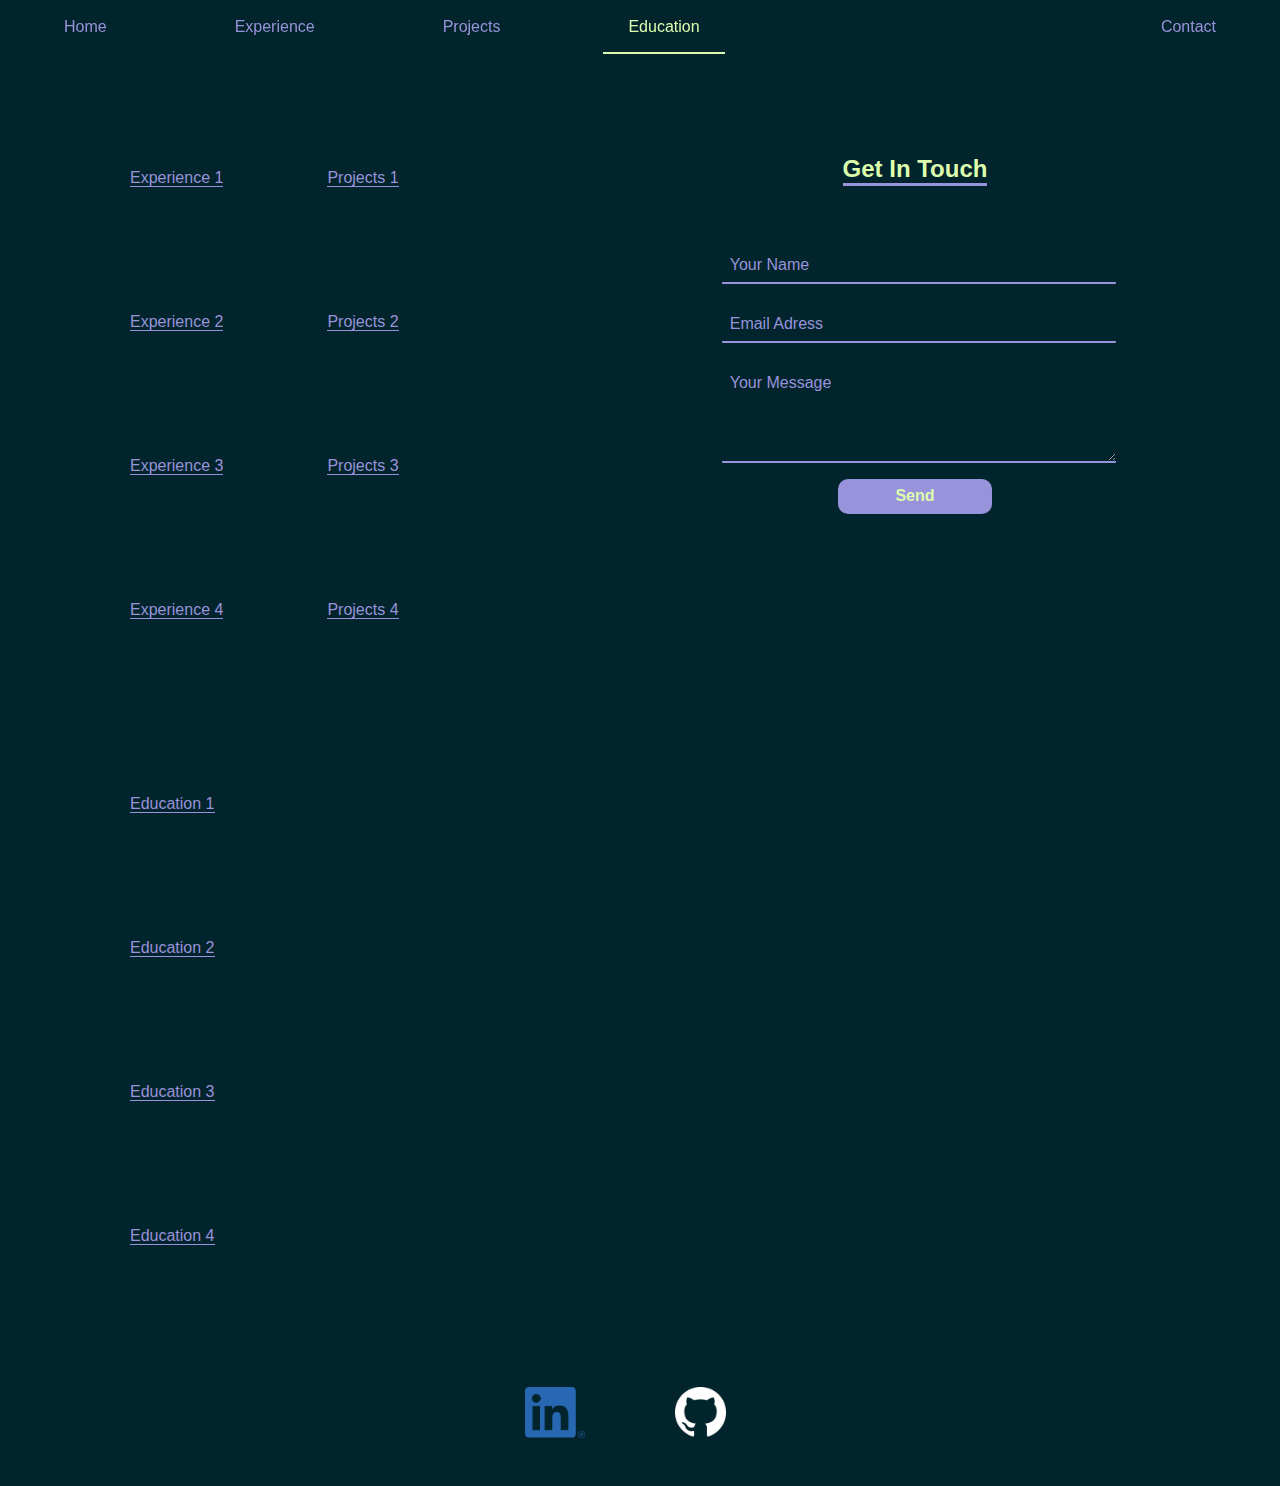
==== education.html @ 5ea99800 "added education page, and added a favicon for site" ====
<!DOCTYPE html>
<html lang="en">
    <head>
        <meta charset="utf-8"/>
        <meta name="viewport" content="width=device-width, initial-scale=1.0"/>
        <link href="CSS/home.css" rel="stylesheet" type="text/css">
        <title>Saksham Puri | Education</title>
    </head>
    <body>
        <header>
            <div class="header">
                <a href="index.html">Home</a>
                <a href="experience.html">Experience</a>
                <a href="#Projects">Projects</a>
                <a class="activePage"  href="#Education">Education</a>
                <div class="header-right">
                    <a href="#Contact">Contact</a>
                </div>
            </div> 
        </header>
        <footer>
            <div class="footer">
                <div class="form" id="Contact">
                    <div id="leftFooter">
                        <ul>
                            <li><a href="#">Experience 1</a></li>
                            <li><a>Experience 2</a></li>
                            <li><a>Experience 3</a></li>
                            <li><a>Experience 4</a></li>
                        </ul>
                        <ul>
                            <li><a>Projects 1</a></li>
                            <li><a>Projects 2</a></li>
                            <li><a>Projects 3</a></li>
                            <li><a>Projects 4</a></li>
                        </ul>
                        <ul>
                            <li><a>Education 1</a></li>
                            <li><a>Education 2</a></li>
                            <li><a>Education 3</a></li>
                            <li><a>Education 4</a></li>
                        </ul>
                    </div>
                    <div id="rightFooter">
                        <h2>Get In Touch</h2>
                        <form>
                            <input class="input" type="text" name="name" placeholder="Your Name">
                            <input class="input" type="text" name="email" placeholder="Email Adress">
                            <textarea id="messageArea" class="input" name="message" placeholder="Your Message"></textarea>
                            <button class="button" type="button">Send</button>
                        </form>
                    </div>
                </div>
            </div>
            <div id="midFooter">
                <a target="_blank" href="https://www.linkedin.com/in/saksham-puri-4acdbe"><img id="LIlogo" src="Images/LI-In-Bug.png"></a>
                <a target="_blank" href="https://www.github.com/saksham-p"><img id="GITlogo" src="Images/GitHub-Mark-Light-64px.png"></a>
            </div>
        </footer>
        <script src="JS/main.js"></script>
    </body>
</html>
---- CSS/home.css ----
*{
    scroll-behavior: smooth;
}
body {
    margin: 0;
    font-family: Arial, Helvetica, sans-serif;
    background-color: #02242c;
}
body::-webkit-scrollbar {
    width: 12px;
}
body::-webkit-scrollbar-thumb {
    background-color: #9893da;
}
body::-webkit-scrollbar-thumb:hover {
    background-color: #7673a5;
}
.header {
    overflow: hidden;
    background-color: #02242c77;
    width: 100%;
    position: fixed;
    z-index: 1;
    top: 0;
}
.header a {
    float: left;
    color: #9893da;
    text-align: center;
    padding: 1.5vh 2vw;
    margin: 0px 3vw;
    text-decoration: none;
    font-size: 16px;
    line-height: 25px;
    border-radius: 0px;
}
.header-right {
    float: right;
}
.header a.activePage {
    color: #ddfcad;
    border-bottom: 2px solid #ddfcad;
}
.header a:hover {
    background-color: #9893da52;
}
#mainPage {
    background-color: black;
    overflow: hidden;
    background-image: url("../Images/pattern1Cropped.jpg");
    background-size: 90%;
    width: 100%;
    height: 100vh;
}
#mainPage h3 {
    color: #9893da;
    margin-top: 2vh;
    width: max-content;
}
#mainPage h2 {
    color: #9893da;
    font-size: 30px;
    margin: 0;
}
#mainPage h1 {
    color: #ddfcad;
    margin: 0;
    font-size: 40px;
    border-bottom: 5px solid #9893da;
}
#left {
    float: left;
    width: 30%;
    height: 40vh;
    margin-top: 30vh;
    margin-bottom: 30vh;
    margin-left: 20%;
}
#left h2, h1{
    width: max-content;
    margin-top: 30%;
}
#interests{
    color: #ddfcad;
    position: relative;
    --dynamic-width: 0%;
}
#interests::before {
    content: "";
    position: absolute;
    left: 2px;
    bottom: -4px;
    height: 15px;
    width: var(--dynamic-width);
    border-bottom: 3px solid #9893da;
}
#right {
    float: right;
    max-width: 30%;
    margin-right: 20%;
    height: 40vh;
    margin-top: 30vh;
    margin-bottom: 30vh;
}
#profilePic {
    float: right;
    margin: 20px;
    min-width: 20%;
    max-width: 70%;
    height: auto;
    border-radius: 20px;
}
.footer {
    background-color: #02242c;
    height: 79vh;
}
.form {
    margin: 10vh;
}
.form h2, form {
    width: fit-content;
    margin-left: auto;
    margin-right: auto;
    color: #ddfcad;
}
.form h2 {
    border-bottom: 3px solid #9893da;
    margin-bottom: 10%;
}
#leftFooter {
    float: left;
    width: 50%;
    height: 100%;
    margin-top: 5vh;
}
#leftFooter ul {
    list-style: none;
    display: inline;
    float: left;
    margin: none;
}
#leftFooter li {
    margin-top: 2vh;
    margin-bottom: 14vh;
    padding-right: 5vw;
}
#leftFooter a {
    border-bottom: 1px solid #9893da;
    text-decoration: none;
    color: #9893da;
}
#rightFooter {
    float: right;
    width: 50%;
    margin-top: 5vh;
}
#rightFooter form {
    display: block;
}
.input {
    border: none;
    background-color: transparent;
    color: #9893da;
    padding-top: 4%;
    padding-bottom: 2%;
    padding-left: 2%;
    border-radius: 1px;
    margin-bottom: 4%;
    border-bottom: 2px solid #9893da;
    display: block;
    width: 30vw;
    font-size: 16px;
}
.input::placeholder {
    color: #9893da;
}
.input:focus {
    outline: #9893da;
    box-shadow: 0 0 4px 1px #9893da;
}
#messageArea {
    font-family: Arial, Helvetica, sans-serif;
    height: 80px;
    resize: vertical;
}
#messageArea::-webkit-scrollbar {
    width: 16px;
}
#messageArea::-webkit-scrollbar-thumb {
    background-color: #9893da;
}
#messageArea::-webkit-scrollbar-thumb:hover {
    background-color: #7673a5;
}
.button {
    background-color: #9893da;
    color: #ddfcad;
    border: none;
    border-radius: 10px;
    height: 35px;
    width: 40%;
    margin-left: auto;
    margin-right: auto;
    margin-left: 30%;
    font-size: 16px;
    font-weight: 700;
}
.button:hover {
    cursor: pointer;
    background-color: #7673a5;
}
.button:active {
    border: #ddfcad;
    box-shadow: 0 0 4px 1px #9893da;
}
#midFooter {
    height: 10vh;
    margin-bottom: 1vh;
    float: left;
}
#LIlogo {
    float: left;
    width: auto;
    height: 4vw;
    margin-left: 41vw;
    margin-right: 4vw;
}
#LIlogo:hover {
    filter:brightness(1.5)
}
#GITlogo {
    float: right;
    width: auto;
    height: 4vw;
    margin-right: 41vw;
    margin-left: 3vw;
}
#GITlogo:hover {
    filter: invert();
    border-radius: 4vw;
    box-shadow: 0 0 3px 2px #7673a5;
}
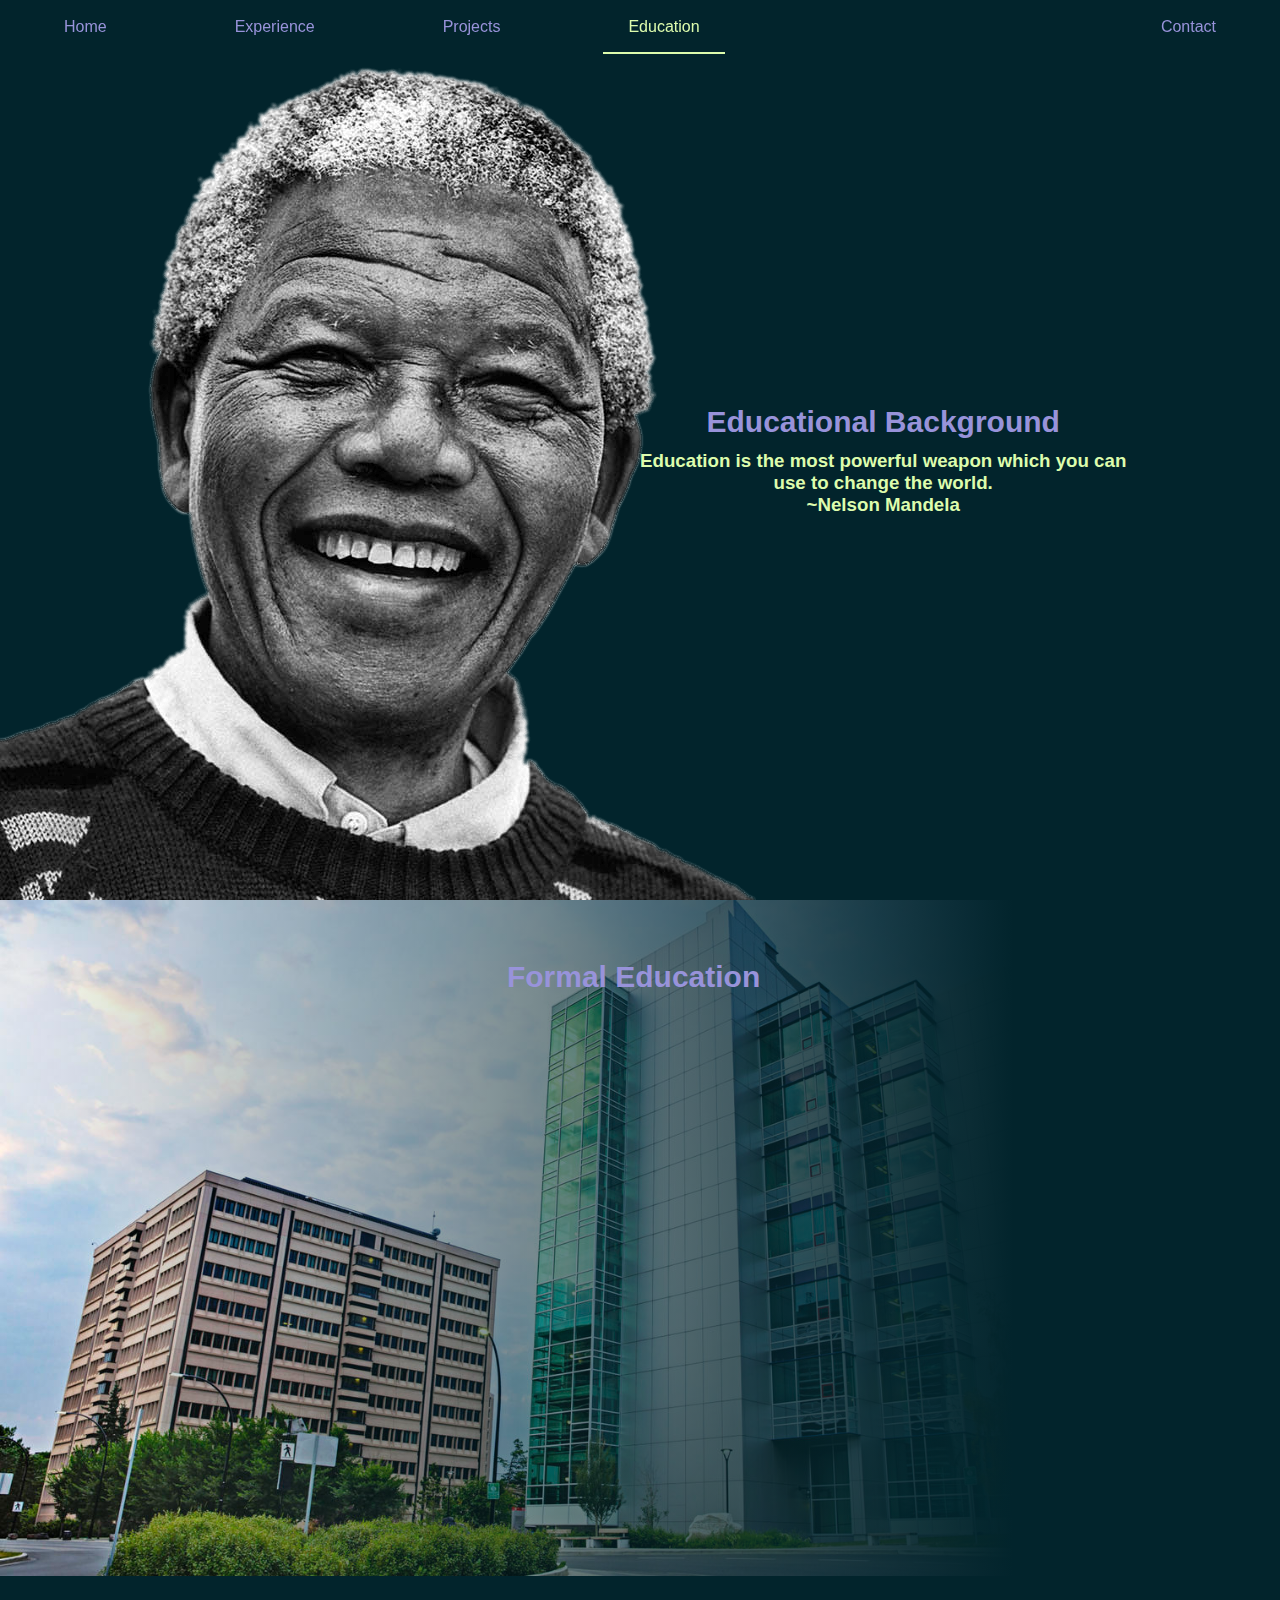
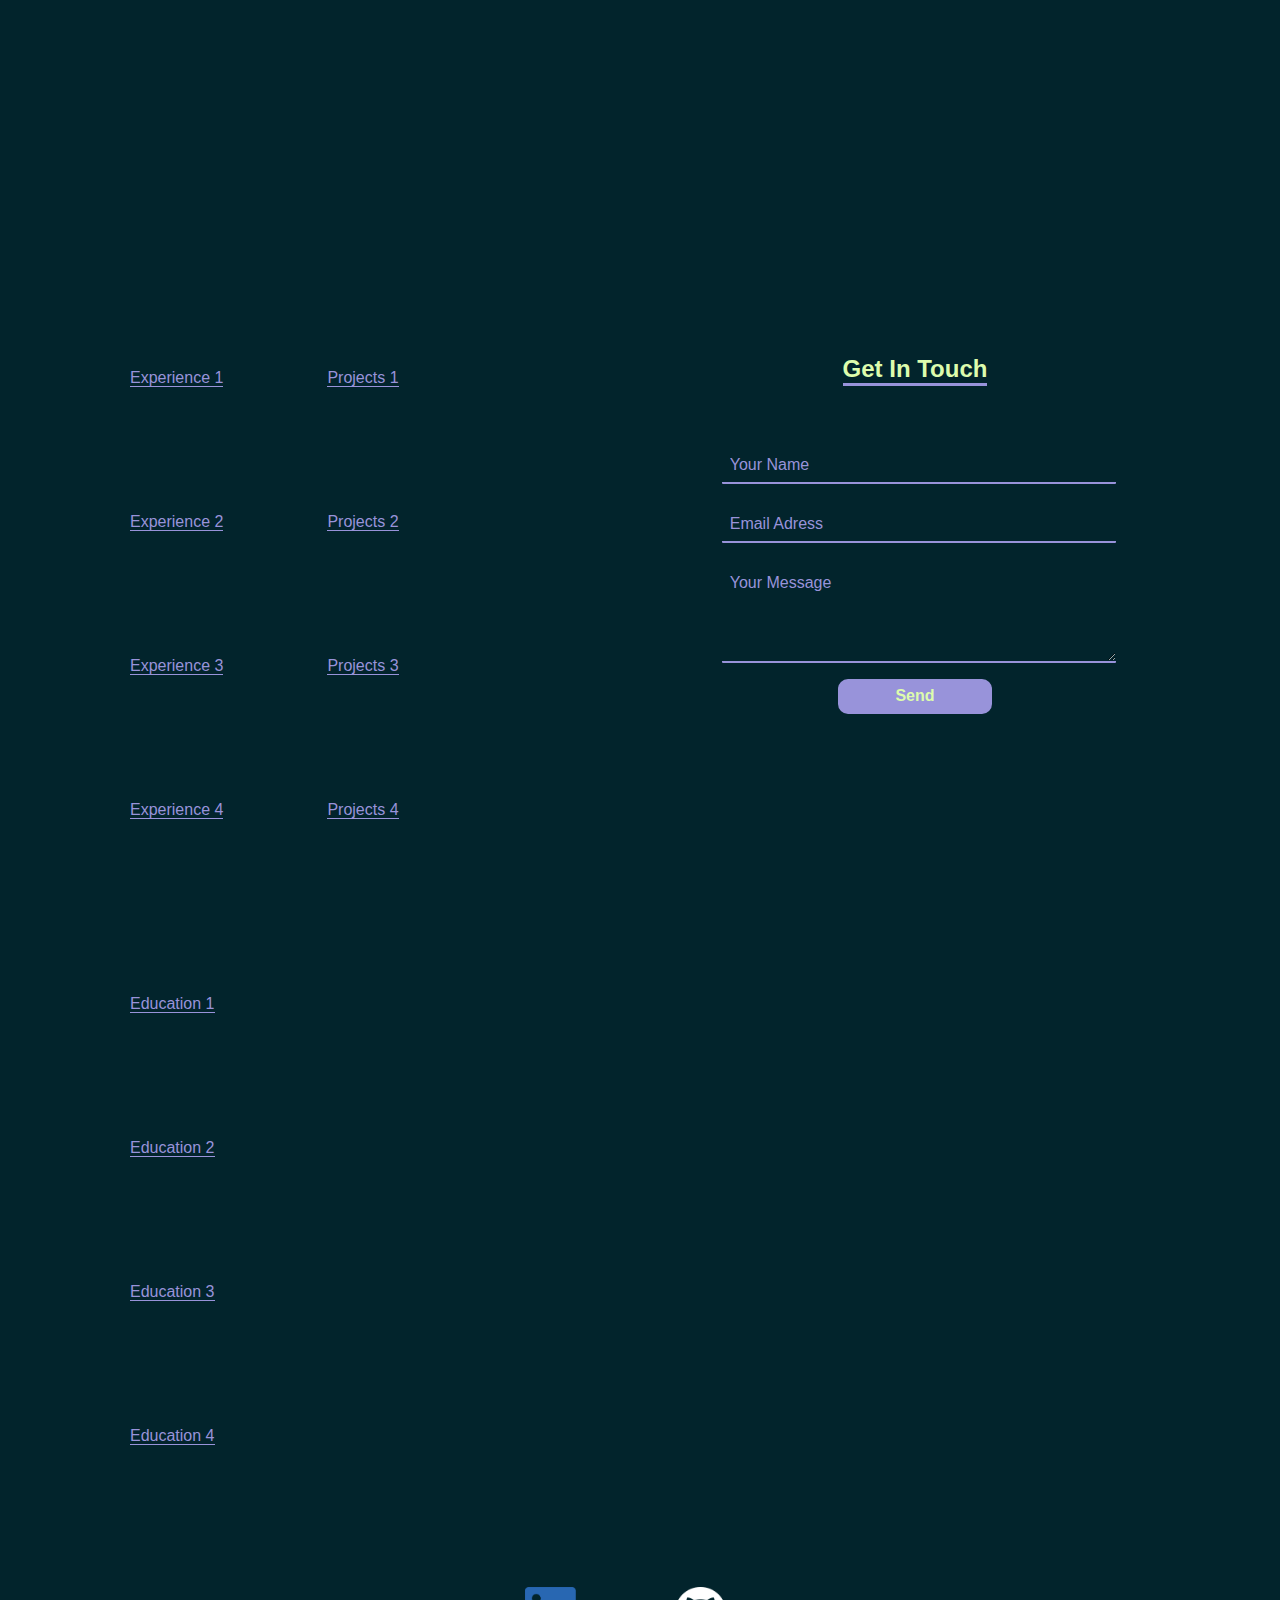
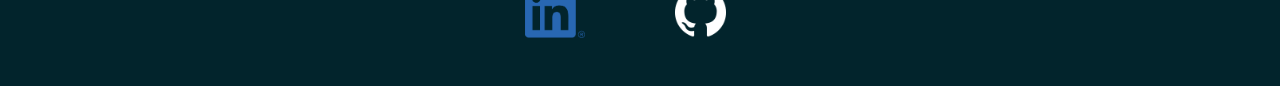
==== commit dd2e2f5e: "Added education page" ====
--- a/education.html
+++ b/education.html
@@ -5,6 +5,11 @@
         <meta name="viewport" content="width=device-width, initial-scale=1.0"/>
         <link href="CSS/home.css" rel="stylesheet" type="text/css">
         <title>Saksham Puri | Education</title>
+        <!-- <style>
+            ::-webkit-scrollbar {
+                display: none;
+            }
+        </style> -->
     </head>
     <body>
         <header>
@@ -12,12 +17,36 @@
                 <a href="index.html">Home</a>
                 <a href="experience.html">Experience</a>
                 <a href="#Projects">Projects</a>
-                <a class="activePage"  href="#Education">Education</a>
+                <a class="activePage"  href="#educationMain">Education</a>
                 <div class="header-right">
                     <a href="#Contact">Contact</a>
                 </div>
             </div> 
         </header>
+        <main>
+            <section>
+                <div id="educationMain">
+                    <div id="leftEduMain">
+                        <img id="NM" src="Images/Nelson-Mandela-PNG-Image.png" alt="Nelson Mandela Black and White Image">
+                    </div>
+                    <div id="rightEduMain">
+                        <h1>Educational Background</h1>
+                        <h3>Education is the most powerful weapon which you can use to change the world.<br>~Nelson Mandela</h3>
+                    </div>
+                </div>
+            </section>
+            <section>
+                <div id="formalEdu">
+                    <h1 id="formalTitle">Formal Education</h1>
+
+                </div>
+            </section>
+            <section>
+                <div id="onlineEdu">
+                    
+                </div>
+            </section>
+        </main>
         <footer>
             <div class="footer">
                 <div class="form" id="Contact">
--- a/CSS/home.css
+++ b/CSS/home.css
@@ -83,6 +83,7 @@
 #interests{
     color: #ddfcad;
     position: relative;
+    text-decoration: none;
     --dynamic-width: 0%;
 }
 #interests::before {
@@ -109,6 +110,57 @@
     max-width: 70%;
     height: auto;
     border-radius: 20px;
+}
+#educationMain {
+    width: 99vw;
+    height: 100vh;
+    margin: none;
+}
+#leftEduMain {
+    width: 40vw;
+    height: 100vh;
+    float: left;
+    margin: none;
+}
+#NM {
+    height: 100vh;
+    width: auto;
+}
+#rightEduMain {
+    width: 40vw;
+    height: 100vh;
+    margin-right: 10vw;
+    float: right;
+    text-align: center;
+}
+#rightEduMain h1{
+    margin-top: 45vh;
+    margin-left: auto;
+    margin-right: auto;
+    font-size: 30px;
+    color: #9893da;
+}
+#rightEduMain h3 {
+    color: #ddfcad;
+    margin-top: -1vh;
+}
+#formalEdu {
+    background-color: #010e11;
+    width: 99vw;
+    height: 100vh;
+    background-image: url("../Images/Uni.jpg");
+    background: linear-gradient(90deg, #02242c00 0%, #02242c 80%, #02242c 170%), url('../Images/uni.jpg');
+    background-size: contain;
+    background-repeat: no-repeat;
+}
+#formalTitle {
+    font-size: 30px;
+    color: #9893da;
+    margin: 0 auto;
+    padding-top: 60px;
+}
+.stick {
+    position: fixed;
 }
 .footer {
     background-color: #02242c;
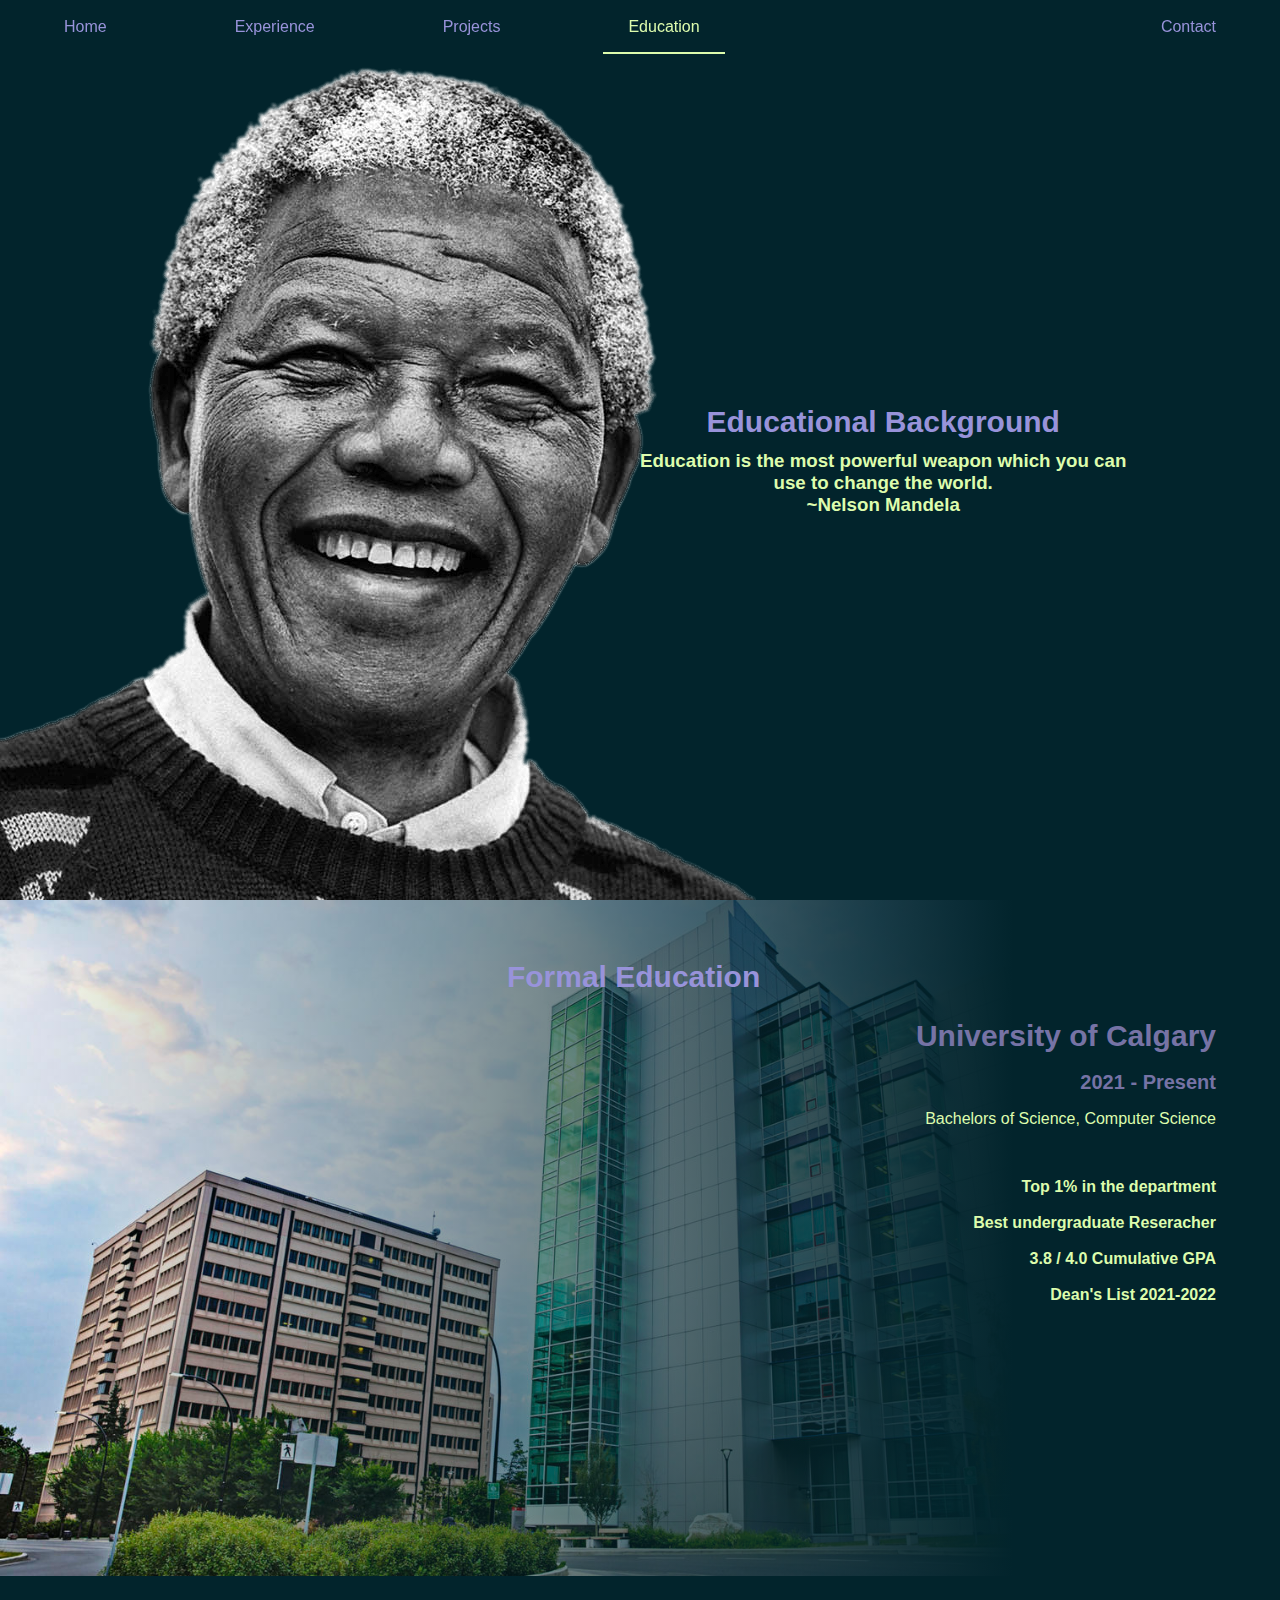
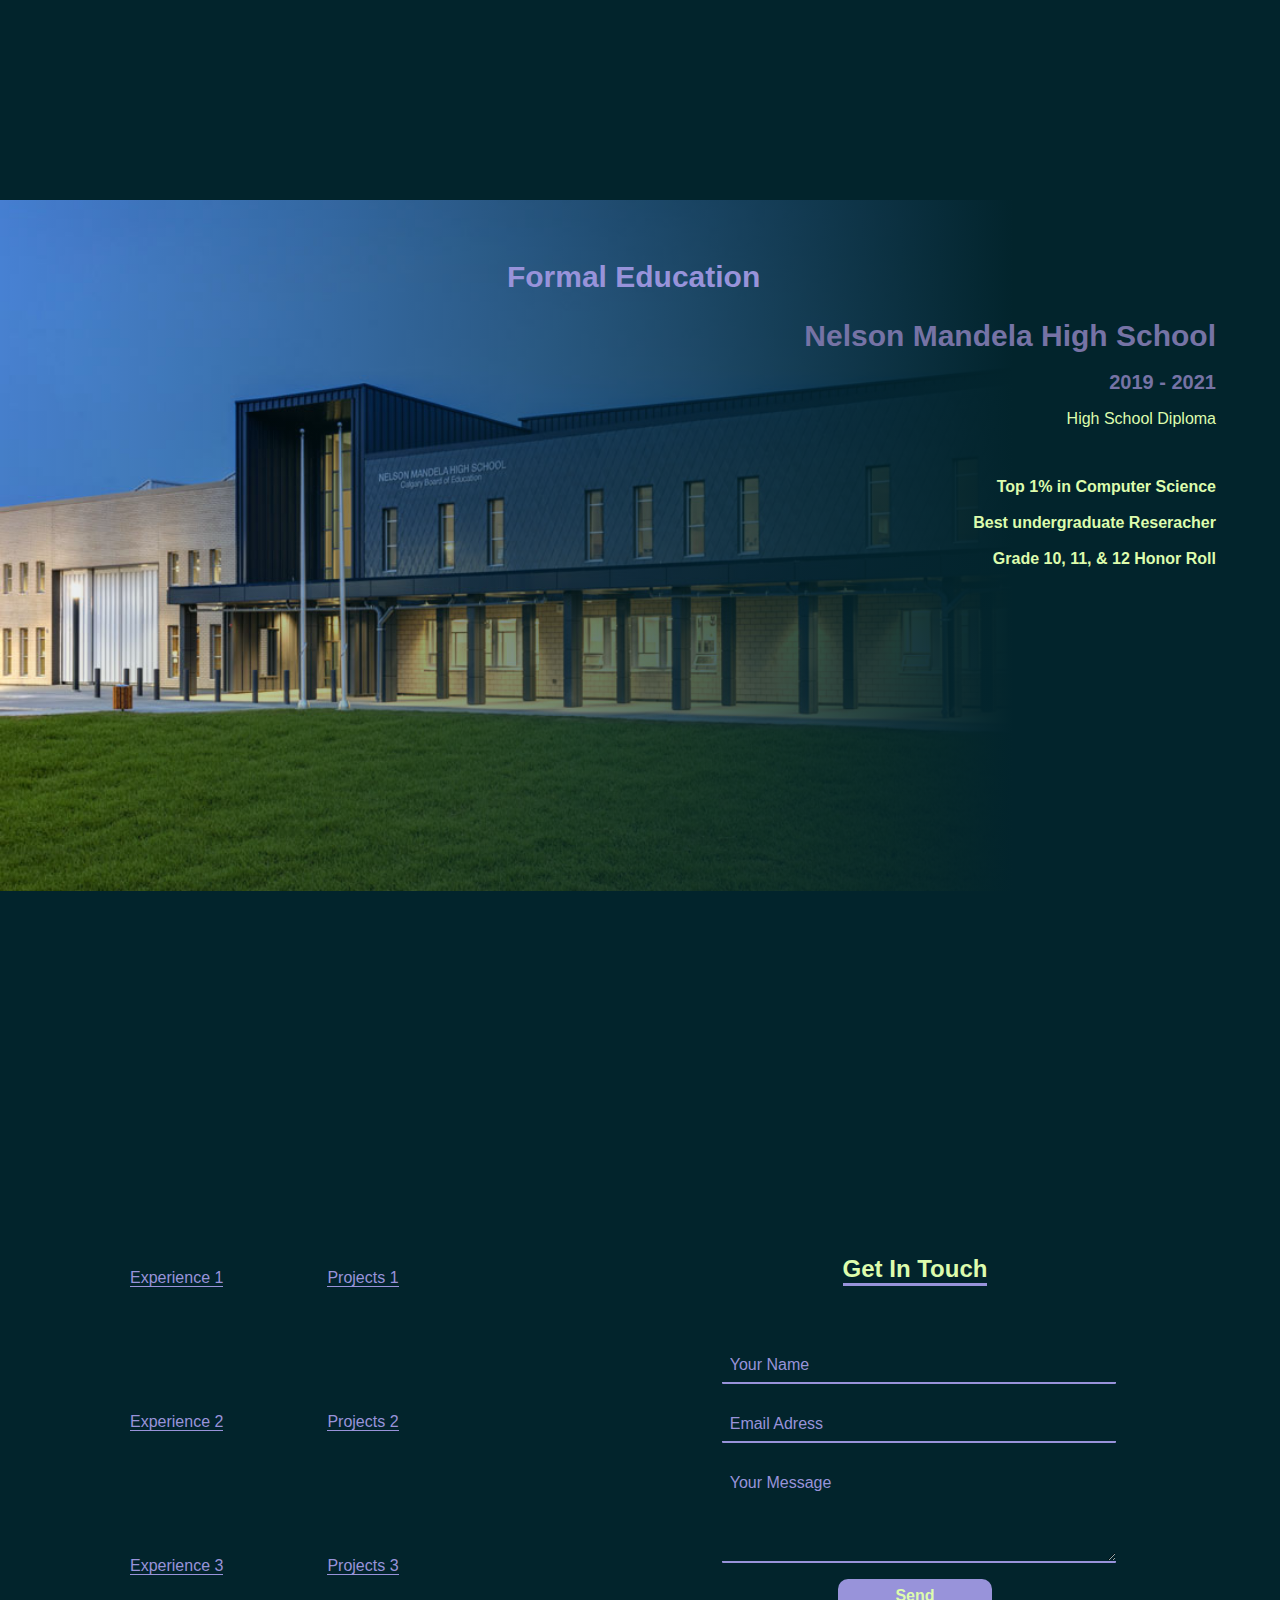
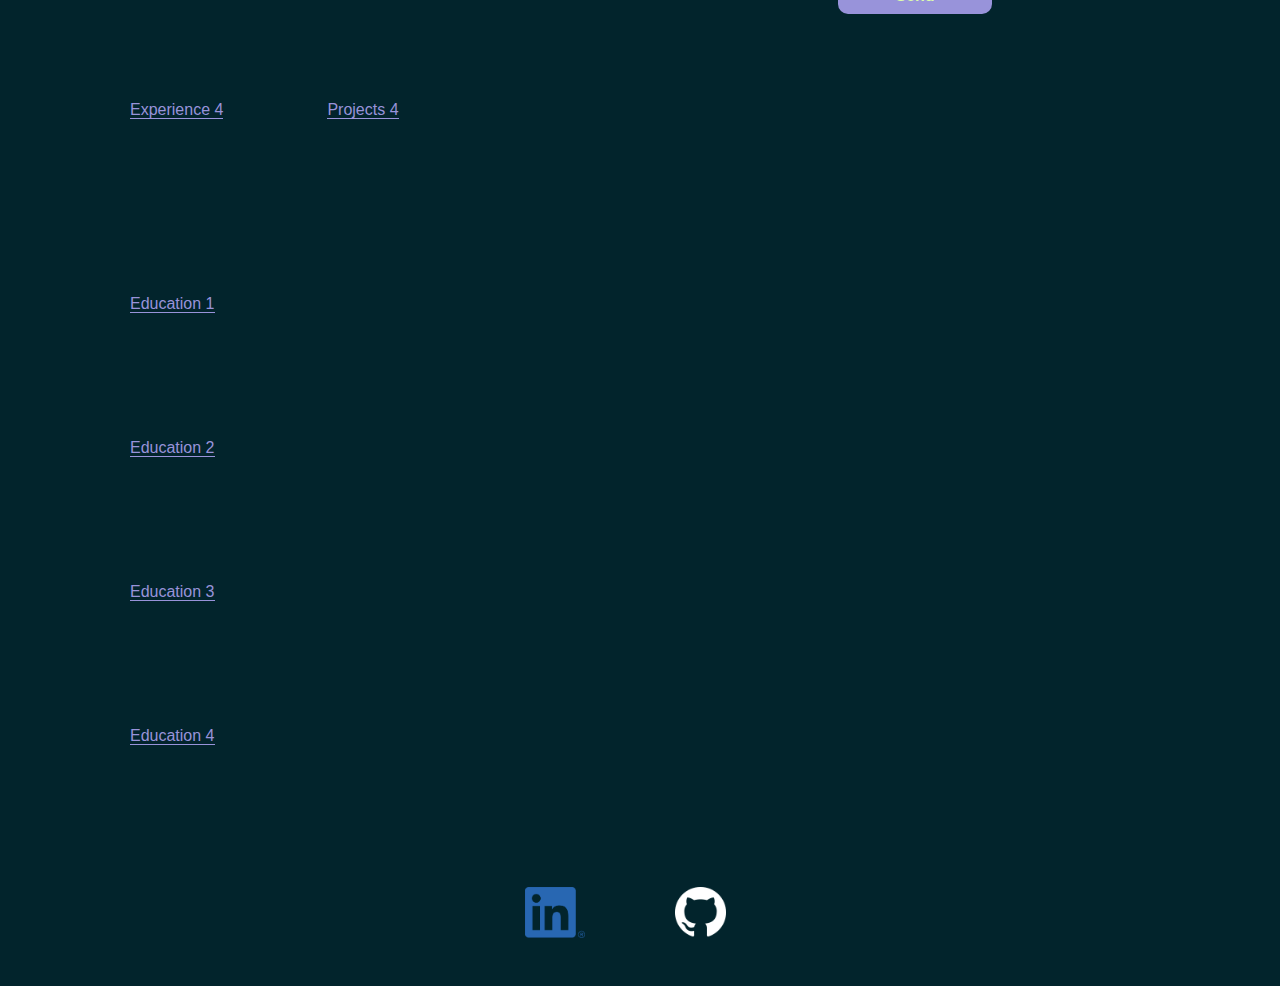
==== commit 62bff5fd: "Added Content and a little js script for Edu Tab" ====
--- a/education.html
+++ b/education.html
@@ -38,7 +38,30 @@
             <section>
                 <div id="formalEdu">
                     <h1 id="formalTitle">Formal Education</h1>
-
+                    <div class="schoolInfo">
+                        <h2 style="margin-bottom: 0; font-size: 30px;">University of Calgary</h2>
+                        <br><h4 style="margin: 0; font-size: 20px;">2021 - Present</h4>
+                        <p style="font-size: 16px;">Bachelors of Science, Computer Science</p><br>
+                        <b><ul style="list-style: none;">
+                            <li>Top 1% in the department</li><br>
+                            <li>Best undergraduate Reseracher</li><br>
+                            <li>3.8 / 4.0 Cumulative GPA</li><br>
+                            <li>Dean's List 2021-2022</li>
+                        </ul></b>
+                    </div>
+                </div>
+                <div id="formalEdu2">
+                    <h1 id="formalTitle2">Formal Education</h1>
+                    <div class="schoolInfo">
+                        <h2 style="margin-bottom: 0; font-size: 30px;">Nelson Mandela High School</h2>
+                        <br><h4 style="margin: 0; font-size: 20px;">2019 - 2021</h4>
+                        <p style="font-size: 16px;">High School Diploma</p><br>
+                        <b><ul style="list-style: none;">
+                            <li>Top 1% in Computer Science</li><br>
+                            <li>Best undergraduate Reseracher</li><br>
+                            <li>Grade 10, 11, & 12 Honor Roll</li>
+                        </ul></b>
+                    </div>
                 </div>
             </section>
             <section>
@@ -82,7 +105,7 @@
                 </div>
             </div>
             <div id="midFooter">
-                <a target="_blank" href="https://www.linkedin.com/in/saksham-puri-4acdbe"><img id="LIlogo" src="Images/LI-In-Bug.png"></a>
+                <a target="_blank" href="https://www.linkedin.com/in/sakshampuri7"><img id="LIlogo" src="Images/LI-In-Bug.png"></a>
                 <a target="_blank" href="https://www.github.com/saksham-p"><img id="GITlogo" src="Images/GitHub-Mark-Light-64px.png"></a>
             </div>
         </footer>
--- a/CSS/home.css
+++ b/CSS/home.css
@@ -156,11 +156,43 @@
 #formalTitle {
     font-size: 30px;
     color: #9893da;
-    margin: 0 auto;
+    width: 99vw;
+    text-align: center;
+    margin: 0;
     padding-top: 60px;
 }
-.stick {
+.sticky {
     position: fixed;
+    top: 0;
+    width: 99vw;
+    text-align: center;
+}
+.schoolInfo {
+    text-align: right;
+    width: auto;
+    padding-top: 0;
+    padding-right: 4vw;
+    color: #ddfcad;
+}
+.schoolInfo h2, h4 {
+    color: #7673a5;
+}
+#formalEdu2 {
+    background-color: #010e11;
+    width: 99vw;
+    height: 100vh;
+    background-image: url("../Images/nelson2.jpg");
+    background: linear-gradient(90deg, #02242c00 0%, #02242c 80%, #02242c 170%), url('../Images/nelson2.jpg');
+    background-size: contain;
+    background-repeat: no-repeat;
+}
+#formalTitle2 {
+    font-size: 30px;
+    color: #9893da;
+    width: 99vw;
+    text-align: center;
+    margin: 0;
+    padding-top: 60px;
 }
 .footer {
     background-color: #02242c;
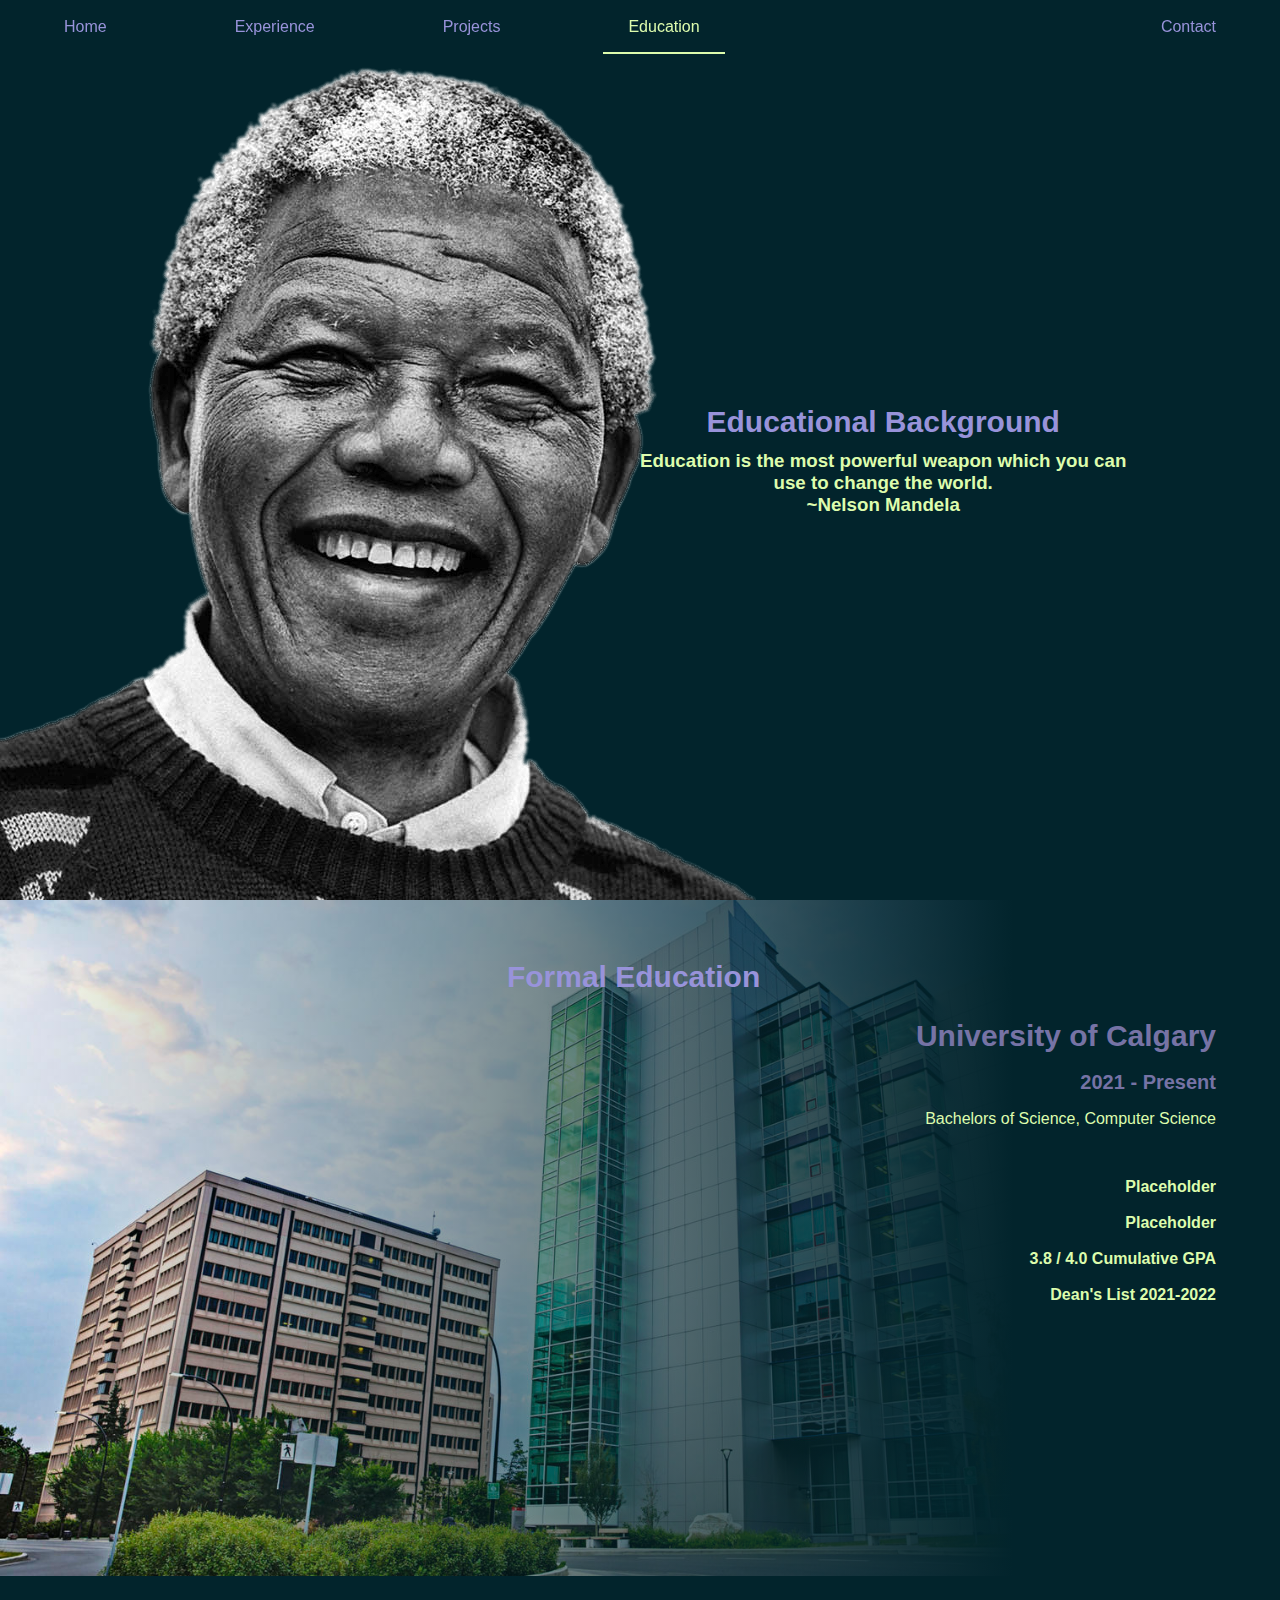
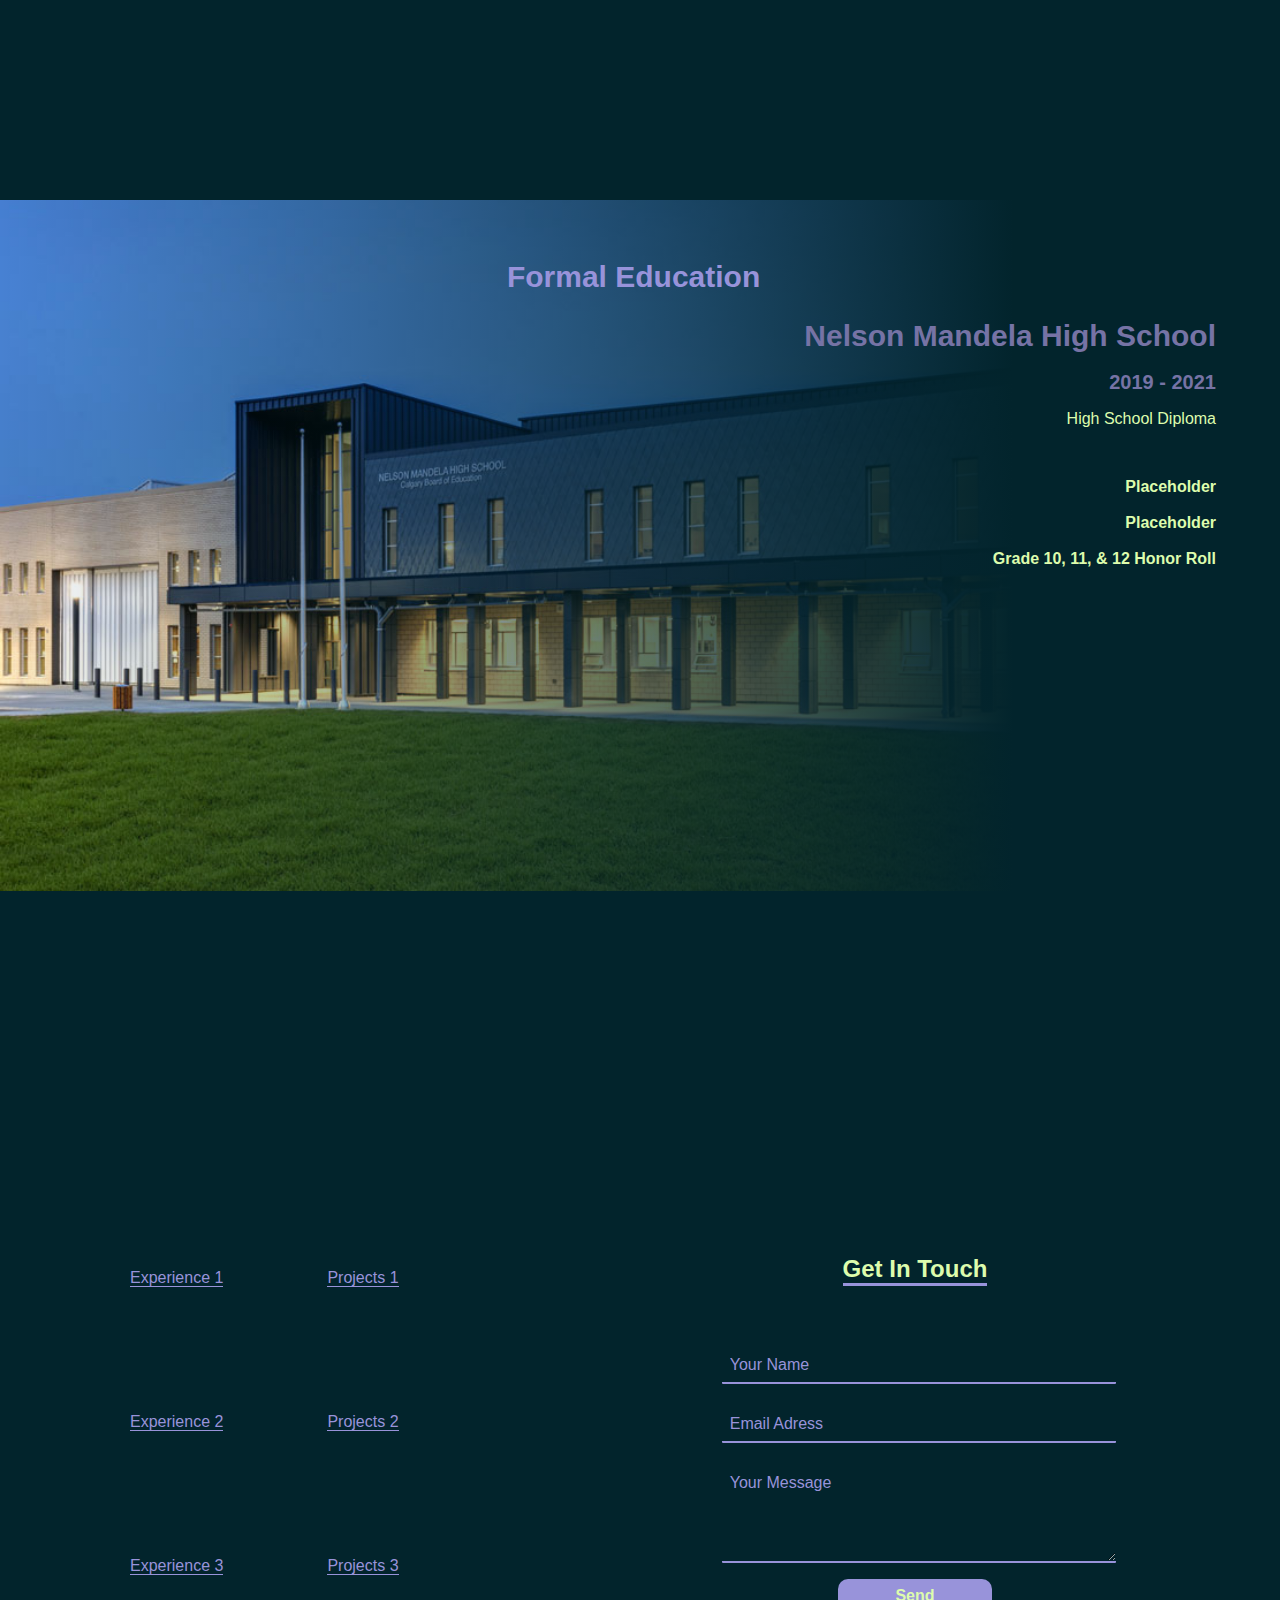
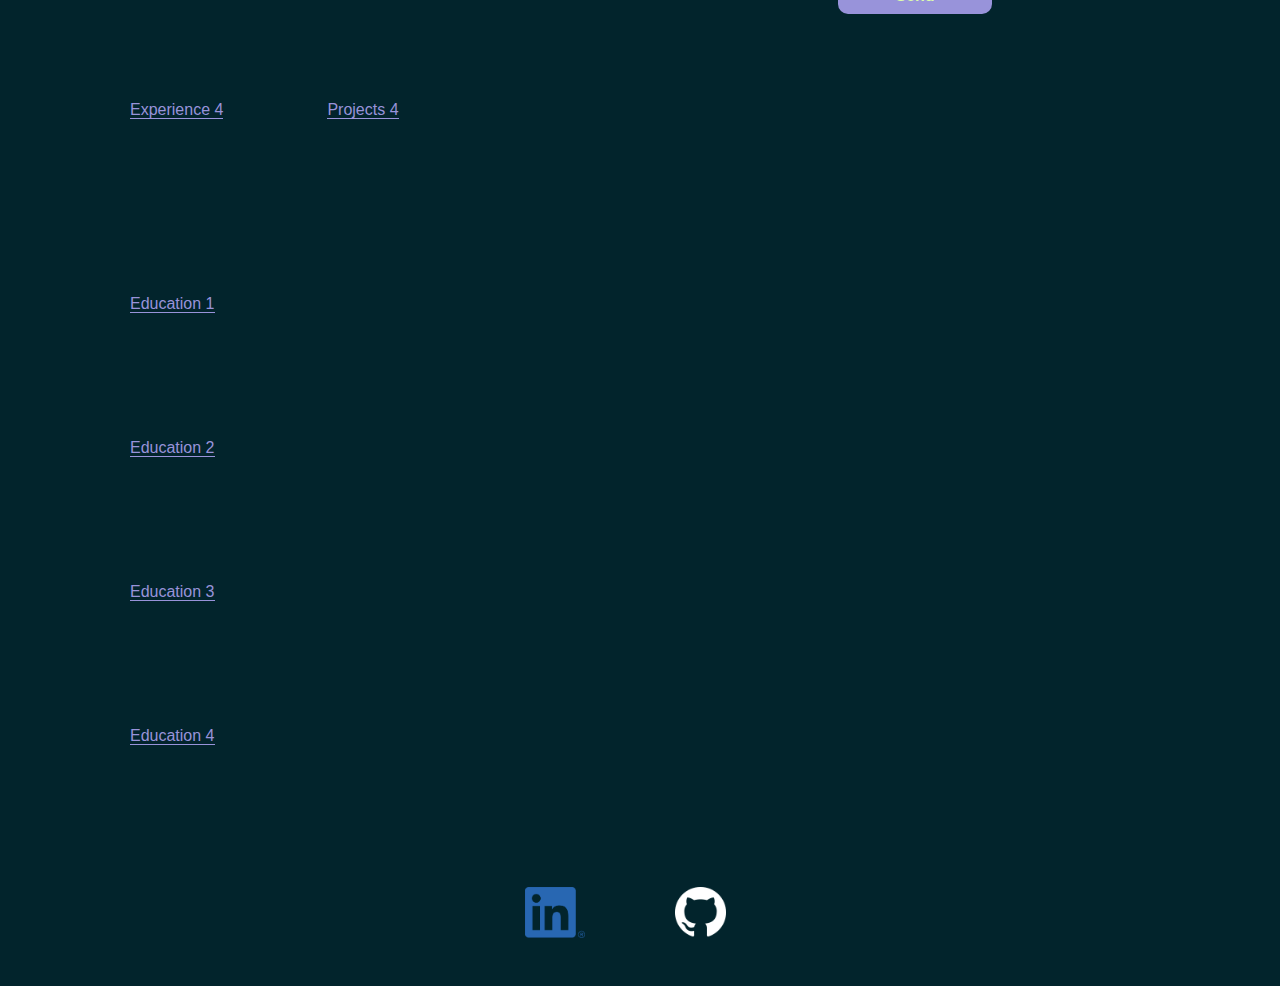
==== commit b637a3cc: "Adding Placeholders" ====
--- a/education.html
+++ b/education.html
@@ -43,8 +43,8 @@
                         <br><h4 style="margin: 0; font-size: 20px;">2021 - Present</h4>
                         <p style="font-size: 16px;">Bachelors of Science, Computer Science</p><br>
                         <b><ul style="list-style: none;">
-                            <li>Top 1% in the department</li><br>
-                            <li>Best undergraduate Reseracher</li><br>
+                            <li>Placeholder</li><br>
+                            <li>Placeholder</li><br>
                             <li>3.8 / 4.0 Cumulative GPA</li><br>
                             <li>Dean's List 2021-2022</li>
                         </ul></b>
@@ -57,8 +57,8 @@
                         <br><h4 style="margin: 0; font-size: 20px;">2019 - 2021</h4>
                         <p style="font-size: 16px;">High School Diploma</p><br>
                         <b><ul style="list-style: none;">
-                            <li>Top 1% in Computer Science</li><br>
-                            <li>Best undergraduate Reseracher</li><br>
+                            <li>Placeholder</li><br>
+                            <li>Placeholder</li><br>
                             <li>Grade 10, 11, & 12 Honor Roll</li>
                         </ul></b>
                     </div>
